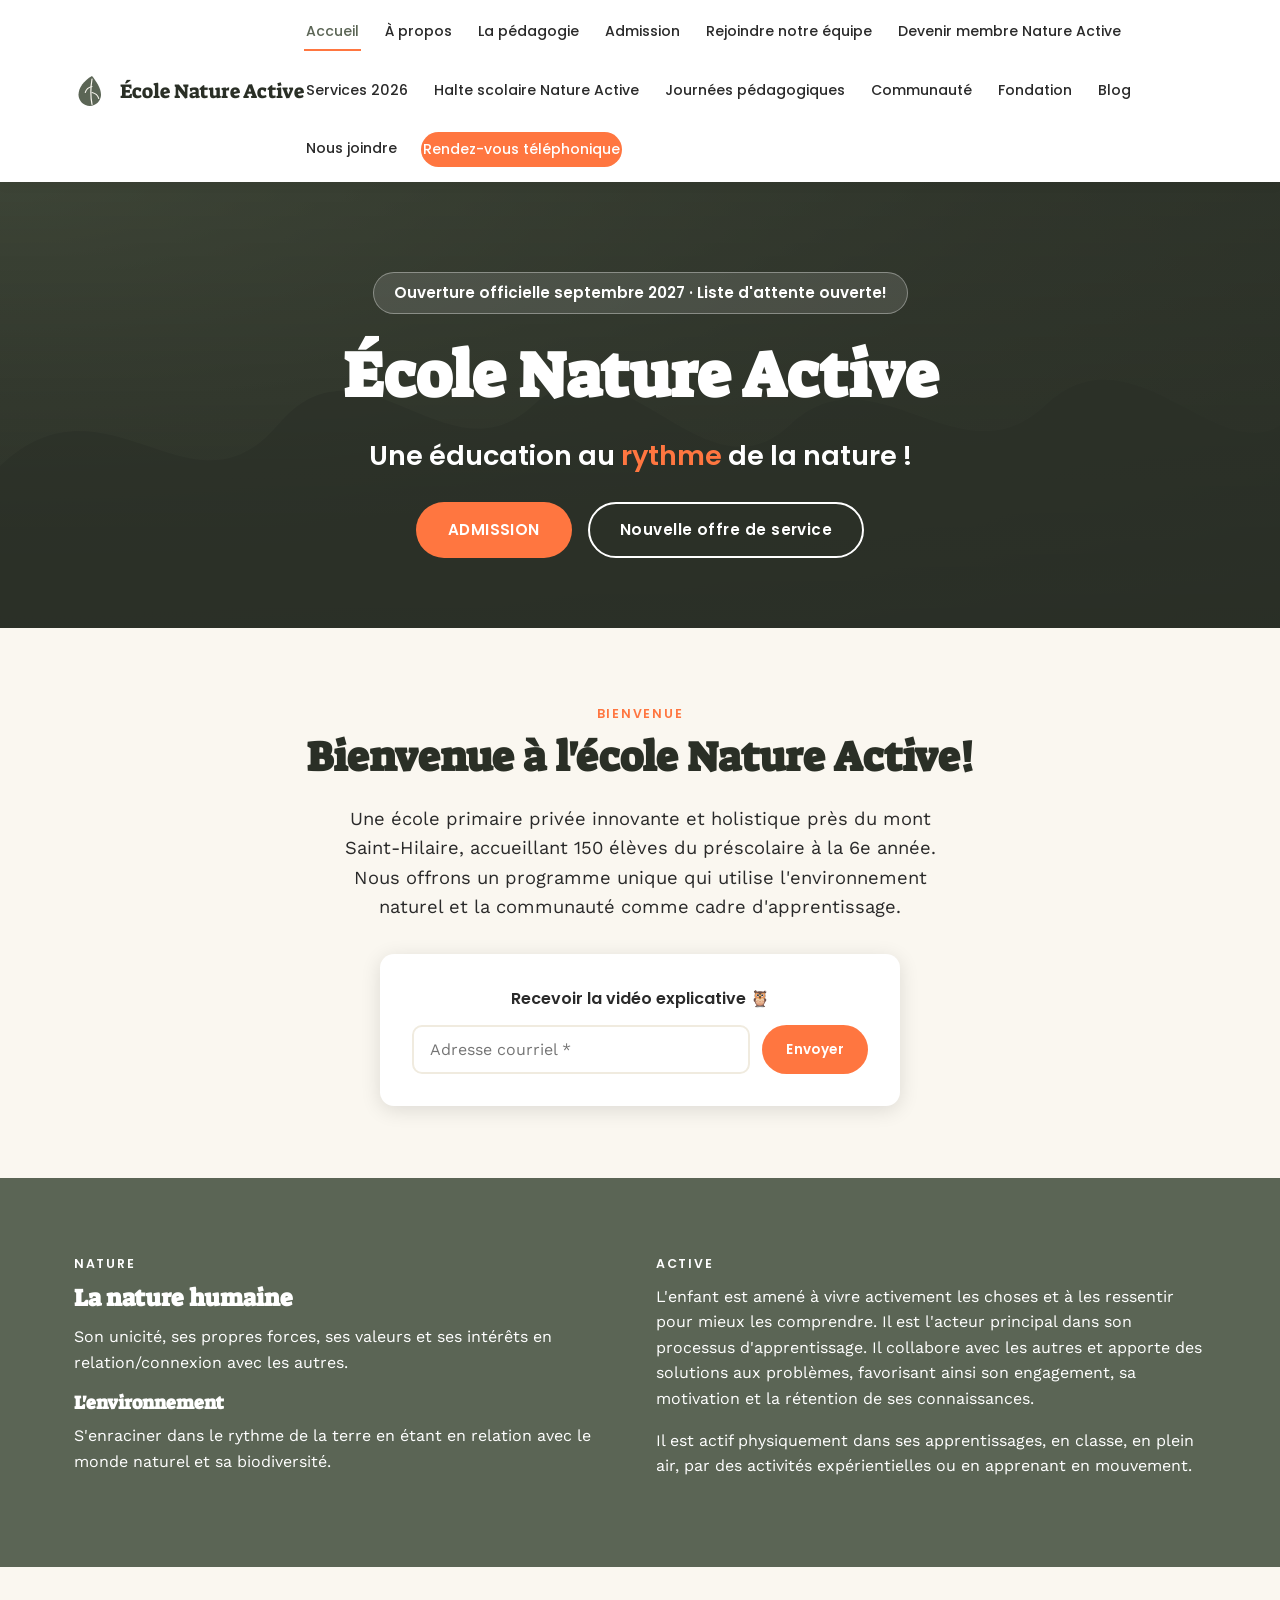
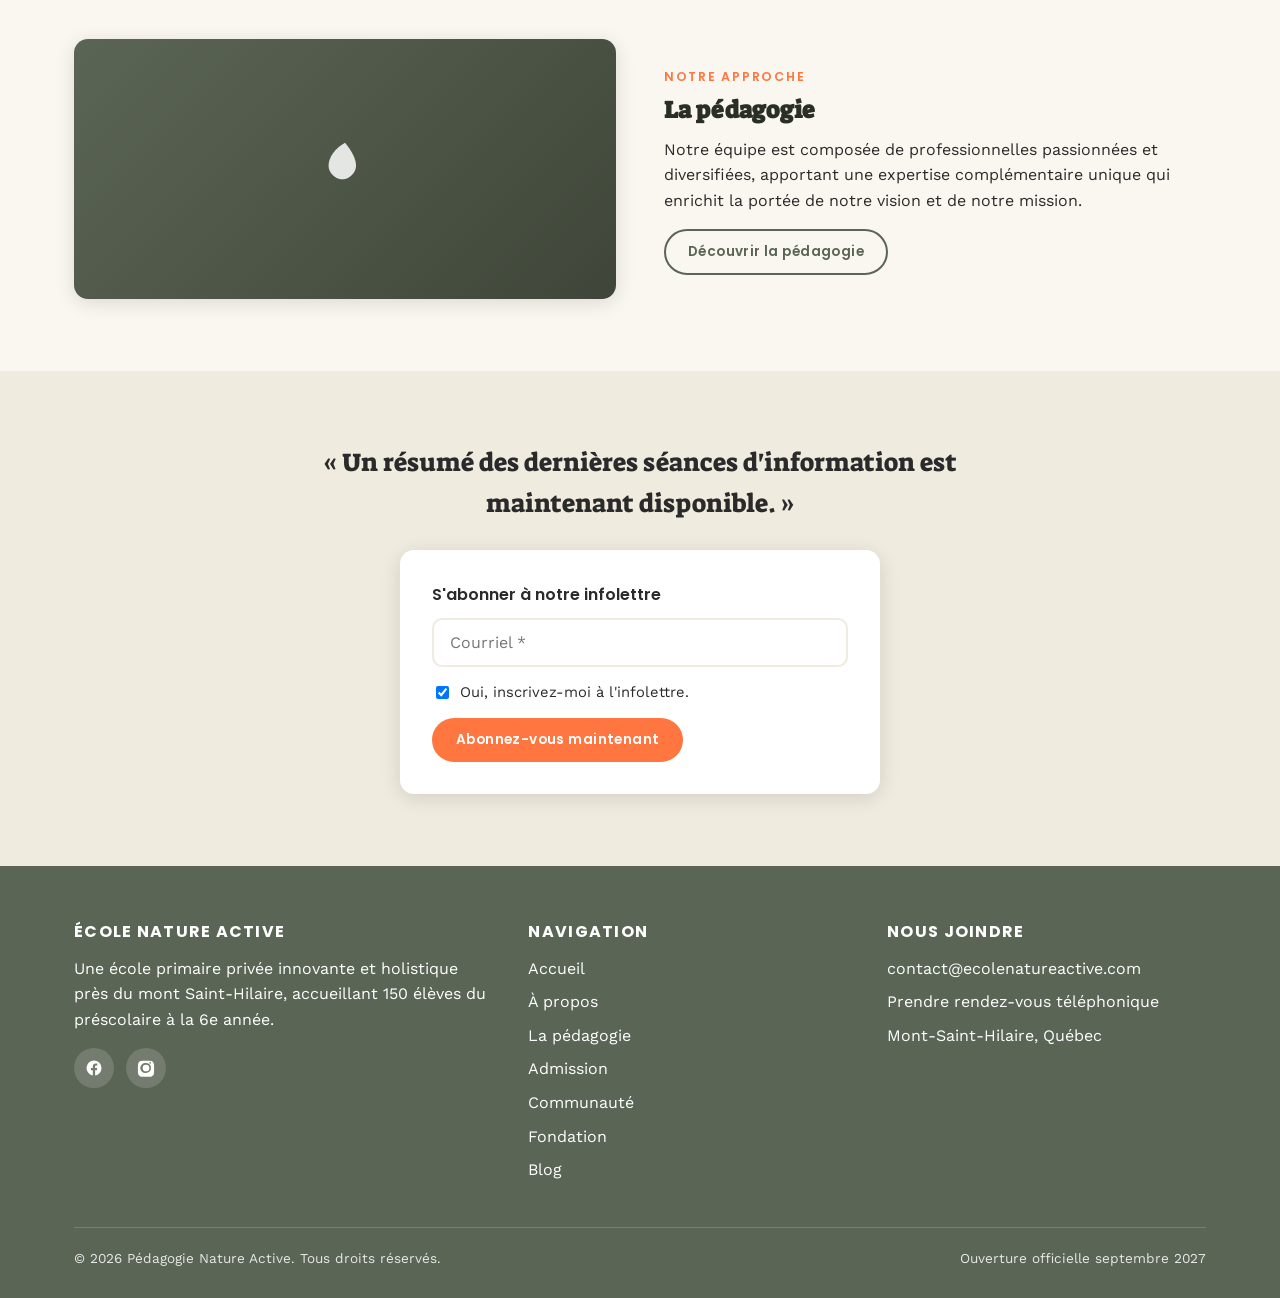
==== index.html @ 3951f322 "Rebuild École Nature Active site as static, mobile-responsive pages Replaces the Wix site with a han" ====
<!DOCTYPE html>
<html lang="fr">
<head>
<meta charset="UTF-8">
<meta name="viewport" content="width=device-width, initial-scale=1.0">
<title>École Nature Active — Une éducation au rythme de la nature</title>
<meta name="description" content="École primaire privée innovante près du mont Saint-Hilaire, accueillant 150 élèves du préscolaire à la 6e année. Ouverture officielle septembre 2027.">
<link rel="icon" type="image/svg+xml" href="assets/favicon.svg">
<link rel="preconnect" href="https://fonts.googleapis.com">
<link rel="preconnect" href="https://fonts.gstatic.com" crossorigin>
<link href="https://fonts.googleapis.com/css2?family=Suez+One&family=Poppins:wght@500;600;700&family=Work+Sans:wght@400;500;600&display=swap" rel="stylesheet">
<link rel="stylesheet" href="css/style.css">
</head>
<body>
  <header class="site-header">
    <nav class="nav">
      <a href="index.html" class="brand"><svg viewBox="0 0 48 48" fill="none" xmlns="http://www.w3.org/2000/svg">
<path d="M24 4C13 10 6 20 6 29c0 8 7 15 15 15s15-7 15-15c0-9-7-19-12-25z" fill="#5b6555"/>
<path d="M24 8c-2 12-2 24 0 34" stroke="#faf7f0" stroke-width="1.6" stroke-linecap="round"/>
<path d="M24 18c-4 1-8 4-9 8M24 26c4 1 8 4 9 8" stroke="#faf7f0" stroke-width="1.4" stroke-linecap="round"/>
</svg>
        École Nature Active</a>
      <button class="nav-toggle" aria-label="Ouvrir le menu" aria-expanded="false">
        <span></span><span></span><span></span>
      </button>
      <div class="nav-links">
        <a href="index.html" class="active">Accueil</a>
        <a href="a-propos.html">À propos</a>
        <a href="pedagogie.html">La pédagogie</a>
        <a href="admission.html">Admission</a>
        <a href="equipe.html">Rejoindre notre équipe</a>
        <a href="devenir-membre.html">Devenir membre Nature Active</a>
        <a href="services.html">Services 2026</a>
        <a href="halte-scolaire.html">Halte scolaire Nature Active</a>
        <a href="journees-pedagogiques.html">Journées pédagogiques</a>
        <a href="communaute.html">Communauté</a>
        <a href="fondation.html">Fondation</a>
        <a href="blog.html">Blog</a>
        <a href="communaute.html#contact-section">Nous joindre</a>
        <a href="rendez-vous.html" class="nav-cta">Rendez-vous téléphonique</a>
      </div>
    </nav>
  </header>
  <section class="hero">
    <div class="container hero-inner">
      <div class="hero-badge">Ouverture officielle septembre 2027 &middot; Liste d'attente ouverte!</div>
      <h1>École Nature Active</h1>
      <p class="hero-tagline">Une éducation au <em>rythme</em> de la nature !</p>
      <div class="hero-actions">
        <a href="admission.html" class="btn btn--primary">ADMISSION</a>
        <a href="services.html" class="btn btn--outline">Nouvelle offre de service</a>
      </div>
    </div>
  </section>

  <section class="section">
    <div class="container text-center">
      <div class="eyebrow">Bienvenue</div>
      <h2 class="section-title">Bienvenue à l'école Nature Active!</h2>
      <p class="lede lede--center">Une école primaire privée innovante et holistique près du mont Saint-Hilaire, accueillant 150 élèves du préscolaire à la 6e année. Nous offrons un programme unique qui utilise l'environnement naturel et la communauté comme cadre d'apprentissage.</p>
      <div style="max-width:520px;margin:32px auto 0;">
        <div class="form-box">
          <p style="margin-bottom:14px;font-family:var(--font-title);font-weight:600;">Recevoir la vidéo explicative &#129417;</p>
          <form class="form-row" onsubmit="return false;">
            <input type="email" placeholder="Adresse courriel *" required>
            <button type="submit" class="btn btn--primary btn--sm">Envoyer</button>
          </form>
        </div>
      </div>
    </div>
  </section>

  <section class="section section--green">
    <div class="container">
      <div class="grid grid--2">
        <div>
          <div class="eyebrow" style="color:#fff;">NATURE</div>
          <h2>La nature humaine</h2>
          <p>Son unicité, ses propres forces, ses valeurs et ses intérêts en relation/connexion avec les autres.</p>
          <h3>L'environnement</h3>
          <p>S'enraciner dans le rythme de la terre en étant en relation avec le monde naturel et sa biodiversité.</p>
        </div>
        <div>
          <div class="eyebrow" style="color:#fff;">ACTIVE</div>
          <p>L'enfant est amené à vivre activement les choses et à les ressentir pour mieux les comprendre. Il est l'acteur principal dans son processus d'apprentissage. Il collabore avec les autres et apporte des solutions aux problèmes, favorisant ainsi son engagement, sa motivation et la rétention de ses connaissances.</p>
          <p>Il est actif physiquement dans ses apprentissages, en classe, en plein air, par des activités expérientielles ou en apprenant en mouvement.</p>
        </div>
      </div>
    </div>
  </section>

  <section class="section">
    <div class="container feature">
      <div class="feature-media"><svg class="icon-leaf" viewBox="0 0 48 48" fill="none" xmlns="http://www.w3.org/2000/svg">
<path d="M24 4C13 10 6 20 6 29c0 8 7 15 15 15s15-7 15-15c0-9-7-19-12-25z" fill="currentColor"/>
</svg></div>
      <div>
        <div class="eyebrow">Notre approche</div>
        <h2>La pédagogie</h2>
        <p>Notre équipe est composée de professionnelles passionnées et diversifiées, apportant une expertise complémentaire unique qui enrichit la portée de notre vision et de notre mission.</p>
        <a href="pedagogie.html" class="btn btn--outline-dark btn--sm">Découvrir la pédagogie</a>
      </div>
    </div>
  </section>

  <section class="section section--cream-dark">
    <div class="container quote-block">
      <blockquote>&laquo;&nbsp;Un résumé des dernières séances d'information est maintenant disponible.&nbsp;&raquo;</blockquote>
      <div class="form-box" style="max-width:480px;margin:24px auto 0;text-align:left;">
        <p style="font-family:var(--font-title);font-weight:600;margin-bottom:10px;">S'abonner à notre infolettre</p>
        <form onsubmit="return false;">
          <div class="form-row">
            <input type="email" placeholder="Courriel *" required>
          </div>
          <label class="checkbox-row">
            <input type="checkbox" checked>
            Oui, inscrivez-moi à l'infolettre.
          </label>
          <button type="submit" class="btn btn--primary btn--sm">Abonnez-vous maintenant</button>
        </form>
      </div>
    </div>
  </section>
  <footer class="site-footer" id="contact">
    <div class="container">
      <div class="footer-grid">
        <div>
          <h4>École Nature Active</h4>
          <p>Une école primaire privée innovante et holistique près du mont Saint-Hilaire, accueillant 150 élèves du préscolaire à la 6e année.</p>
          <div class="social-row">
            <a class="social-btn" href="https://www.facebook.com/profile.php?id=61562523346913" target="_blank" rel="noopener" aria-label="Facebook"><svg viewBox="0 0 24 24" fill="currentColor"><path d="M22 12a10 10 0 1 0-11.6 9.9v-7H7.9V12h2.5V9.8c0-2.5 1.5-3.9 3.8-3.9 1.1 0 2.2.2 2.2.2v2.5h-1.3c-1.2 0-1.6.8-1.6 1.6V12h2.8l-.4 2.9h-2.4v7A10 10 0 0 0 22 12z"/></svg></a><a class="social-btn" href="https://www.instagram.com/ecole_nature_active/" target="_blank" rel="noopener" aria-label="Instagram"><svg viewBox="0 0 24 24" fill="currentColor"><path d="M12 2.2c3.2 0 3.6 0 4.9.1 1.2.1 2.1.3 2.6.5.6.3 1.1.6 1.6 1.1.5.5.8 1 1.1 1.6.2.5.4 1.4.5 2.6.1 1.3.1 1.7.1 4.9s0 3.6-.1 4.9c-.1 1.2-.3 2.1-.5 2.6-.3.6-.6 1.1-1.1 1.6-.5.5-1 .8-1.6 1.1-.5.2-1.4.4-2.6.5-1.3.1-1.7.1-4.9.1s-3.6 0-4.9-.1c-1.2-.1-2.1-.3-2.6-.5-.6-.3-1.1-.6-1.6-1.1-.5-.5-.8-1-1.1-1.6-.2-.5-.4-1.4-.5-2.6-.1-1.3-.1-1.7-.1-4.9s0-3.6.1-4.9c.1-1.2.3-2.1.5-2.6.3-.6.6-1.1 1.1-1.6.5-.5 1-.8 1.6-1.1.5-.2 1.4-.4 2.6-.5C8.4 2.2 8.8 2.2 12 2.2zm0 3.15A6.65 6.65 0 1 0 12 18.5a6.65 6.65 0 0 0 0-13.3zm0 2.16a4.49 4.49 0 1 1 0 8.98 4.49 4.49 0 0 1 0-8.98zm5.66-3.36a1.08 1.08 0 1 0 0 2.16 1.08 1.08 0 0 0 0-2.16z"/></svg></a>
          </div>
        </div>
        <div>
          <h4>Navigation</h4>
          <ul>
            <li><a href="index.html">Accueil</a></li>
            <li><a href="a-propos.html">À propos</a></li>
            <li><a href="pedagogie.html">La pédagogie</a></li>
            <li><a href="admission.html">Admission</a></li>
            <li><a href="communaute.html">Communauté</a></li>
            <li><a href="fondation.html">Fondation</a></li>
            <li><a href="blog.html">Blog</a></li>
          </ul>
        </div>
        <div>
          <h4>Nous joindre</h4>
          <ul>
            <li><a href="mailto:contact@ecolenatureactive.com">contact@ecolenatureactive.com</a></li>
            <li><a href="rendez-vous.html">Prendre rendez-vous téléphonique</a></li>
            <li>Mont-Saint-Hilaire, Québec</li>
          </ul>
        </div>
      </div>
      <div class="footer-bottom">
        <span>&copy; <span data-year>2026</span> Pédagogie Nature Active. Tous droits réservés.</span>
        <span>Ouverture officielle septembre 2027</span>
      </div>
    </div>
  </footer>
  <script src="js/main.js"></script>
</body>
</html>
---- css/style.css ----
/* =========================================================
   École Nature Active — feuille de style principale
   Thème : vert sauge / orange, inspiré nature, mobile-first
   ========================================================= */

:root {
  --green: #5b6555;
  --green-dark: #3f4639;
  --green-darker: #2a2f26;
  --orange: #ff7640;
  --orange-dark: #e0552f;
  --cream: #faf7f0;
  --cream-dark: #f0ebdf;
  --text-dark: #2a2a2a;
  --text-light: #ffffff;
  --white: #ffffff;
  --shadow: 0 4px 20px rgba(0, 0, 0, 0.12);
  --radius: 14px;
  --max-width: 1180px;
  --font-display: 'Suez One', serif;
  --font-title: 'Poppins', sans-serif;
  --font-body: 'Work Sans', sans-serif;
}

* {
  box-sizing: border-box;
}

html {
  scroll-behavior: smooth;
}

body {
  margin: 0;
  font-family: var(--font-body);
  color: var(--text-dark);
  background: var(--cream);
  line-height: 1.6;
  overflow-x: hidden;
}

img {
  max-width: 100%;
  display: block;
}

a {
  color: inherit;
  text-decoration: none;
}

h1, h2, h3, h4 {
  font-family: var(--font-display);
  line-height: 1.2;
  margin: 0 0 0.5em;
  color: var(--green-darker);
}

p {
  margin: 0 0 1em;
}

.container {
  width: 100%;
  max-width: var(--max-width);
  margin: 0 auto;
  padding: 0 24px;
}

.section {
  padding: 72px 0;
}

.section--tight {
  padding: 48px 0;
}

.section--green {
  background: var(--green);
  color: var(--text-light);
}

.section--green h2,
.section--green h3 {
  color: var(--text-light);
}

.section--dark {
  background: var(--green-darker);
  color: var(--text-light);
}

.section--dark h2,
.section--dark h3 {
  color: var(--text-light);
}

.section--cream-dark {
  background: var(--cream-dark);
}

.eyebrow {
  display: inline-block;
  font-family: var(--font-title);
  font-weight: 600;
  letter-spacing: 0.14em;
  text-transform: uppercase;
  font-size: 0.78rem;
  color: var(--orange);
  margin-bottom: 0.75em;
}

.section-title {
  font-size: clamp(1.8rem, 4vw, 2.6rem);
}

.lede {
  font-size: 1.15rem;
  max-width: 640px;
}

.lede--center {
  margin-left: auto;
  margin-right: auto;
  text-align: center;
}

/* ---------- Buttons ---------- */

.btn {
  display: inline-flex;
  align-items: center;
  gap: 8px;
  font-family: var(--font-title);
  font-weight: 600;
  letter-spacing: 0.03em;
  padding: 14px 30px;
  border-radius: 999px;
  border: 2px solid transparent;
  cursor: pointer;
  transition: transform 0.2s ease, background-color 0.2s ease, border-color 0.2s ease, color 0.2s ease;
  font-size: 0.95rem;
}

.btn:hover {
  transform: translateY(-2px);
}

.btn--primary {
  background: var(--orange);
  color: var(--white);
}

.btn--primary:hover {
  background: var(--orange-dark);
}

.btn--outline {
  background: transparent;
  border-color: currentColor;
  color: inherit;
}

.btn--outline:hover {
  background: rgba(255, 255, 255, 0.15);
}

.btn--outline-dark {
  background: transparent;
  border-color: var(--green);
  color: var(--green);
}

.btn--outline-dark:hover {
  background: var(--green);
  color: var(--white);
}

.btn--sm {
  padding: 10px 22px;
  font-size: 0.85rem;
}

/* ---------- Header / Nav ---------- */

.site-header {
  position: sticky;
  top: 0;
  z-index: 100;
  background: var(--white);
  box-shadow: 0 2px 12px rgba(0, 0, 0, 0.06);
}

.nav {
  display: flex;
  align-items: center;
  justify-content: space-between;
  padding: 14px 24px;
  max-width: var(--max-width);
  margin: 0 auto;
}

.brand {
  display: flex;
  align-items: center;
  gap: 10px;
  font-family: var(--font-display);
  font-size: 1.25rem;
  color: var(--green-darker);
  flex: 0 0 auto;
  white-space: nowrap;
}

.brand svg {
  width: 36px;
  height: 36px;
  flex-shrink: 0;
}

.nav-toggle {
  display: none;
  flex-direction: column;
  gap: 5px;
  background: none;
  border: none;
  cursor: pointer;
  padding: 8px;
}

.nav-toggle span {
  width: 26px;
  height: 3px;
  background: var(--green-darker);
  border-radius: 2px;
}

.nav-links {
  display: flex;
  align-items: center;
  gap: 22px;
  flex-wrap: wrap;
}

.nav-links a {
  font-family: var(--font-title);
  font-size: 0.88rem;
  font-weight: 500;
  color: var(--text-dark);
  padding: 6px 2px;
  border-bottom: 2px solid transparent;
  transition: color 0.2s ease, border-color 0.2s ease;
  white-space: nowrap;
}

.nav-links a:hover,
.nav-links a.active {
  color: var(--green);
  border-color: var(--orange);
}

.nav-cta {
  background: var(--orange);
  color: var(--white) !important;
  padding: 9px 20px;
  border-radius: 999px;
  border-bottom: none !important;
}

.nav-cta:hover {
  background: var(--orange-dark);
  color: var(--white) !important;
}

@media (max-width: 900px) {
  .nav-toggle {
    display: flex;
  }

  .nav-links {
    position: absolute;
    top: 100%;
    left: 0;
    right: 0;
    background: var(--white);
    flex-direction: column;
    align-items: flex-start;
    gap: 4px;
    padding: 12px 24px 20px;
    box-shadow: var(--shadow);
    display: none;
  }

  .nav-links.open {
    display: flex;
  }

  .nav-links a {
    width: 100%;
    padding: 10px 0;
    border-bottom: 1px solid var(--cream-dark);
  }

  .nav-cta {
    margin-top: 8px;
    text-align: center;
  }
}

/* ---------- Hero ---------- */

.hero {
  position: relative;
  background: linear-gradient(180deg, rgba(42, 47, 38, 0.72), rgba(42, 47, 38, 0.85)),
    radial-gradient(ellipse at top left, #6d7a5f 0%, #3f4639 55%, #2a2f26 100%);
  color: var(--text-light);
  padding: 90px 0 70px;
  overflow: hidden;
}

.hero::after {
  content: "";
  position: absolute;
  inset: 0;
  background-image: url("data:image/svg+xml,%3Csvg xmlns='http://www.w3.org/2000/svg' viewBox='0 0 1200 220' preserveAspectRatio='none'%3E%3Cpath d='M0 220 L0 140 C100 90 180 170 260 120 C340 70 420 150 500 110 C580 70 660 160 740 120 C820 80 900 150 980 110 C1060 70 1140 140 1200 120 L1200 220 Z' fill='%232a2f26' fill-opacity='0.6'/%3E%3C/svg%3E");
  background-size: cover;
  background-position: bottom;
  bottom: 0;
  pointer-events: none;
}

.hero-inner {
  position: relative;
  z-index: 1;
  text-align: center;
  max-width: 780px;
  margin: 0 auto;
}

.hero h1 {
  color: var(--text-light);
  font-size: clamp(2.4rem, 6vw, 4rem);
  margin-bottom: 0.3em;
}

.hero .hero-tagline {
  font-family: var(--font-title);
  font-weight: 600;
  font-size: clamp(1.2rem, 3vw, 1.7rem);
  margin-bottom: 0.6em;
}

.hero .hero-tagline em {
  font-style: normal;
  color: var(--orange);
}

.hero-badge {
  display: inline-block;
  font-family: var(--font-title);
  font-weight: 600;
  font-size: 0.95rem;
  background: rgba(255, 255, 255, 0.12);
  border: 1px solid rgba(255, 255, 255, 0.35);
  padding: 8px 20px;
  border-radius: 999px;
  margin-bottom: 1.6em;
}

.hero-actions {
  display: flex;
  gap: 16px;
  justify-content: center;
  flex-wrap: wrap;
  margin-top: 1.5em;
}

/* ---------- Cards / grids ---------- */

.grid {
  display: grid;
  gap: 32px;
}

.grid--2 {
  grid-template-columns: repeat(2, 1fr);
}

.grid--3 {
  grid-template-columns: repeat(3, 1fr);
}

.grid--4 {
  grid-template-columns: repeat(4, 1fr);
}

@media (max-width: 900px) {
  .grid--2,
  .grid--3,
  .grid--4 {
    grid-template-columns: 1fr;
  }
}

.card {
  background: var(--white);
  border-radius: var(--radius);
  padding: 32px;
  box-shadow: var(--shadow);
}

.card h3 {
  font-size: 1.15rem;
}

.icon-leaf {
  width: 44px;
  height: 44px;
  margin-bottom: 16px;
  color: var(--orange);
}

/* ---------- Two-column feature ---------- */

.feature {
  display: grid;
  grid-template-columns: 1fr 1fr;
  gap: 48px;
  align-items: center;
}

@media (max-width: 900px) {
  .feature {
    grid-template-columns: 1fr;
  }
}

.feature-media {
  border-radius: var(--radius);
  overflow: hidden;
  box-shadow: var(--shadow);
  min-height: 260px;
  background: linear-gradient(135deg, var(--green) 0%, var(--green-dark) 100%);
  display: flex;
  align-items: center;
  justify-content: center;
}

.feature-media svg {
  width: 55%;
  color: rgba(255, 255, 255, 0.85);
}

/* ---------- Quote block ---------- */

.quote-block {
  text-align: center;
  max-width: 760px;
  margin: 0 auto;
}

.quote-block blockquote {
  font-family: var(--font-display);
  font-size: clamp(1.2rem, 3vw, 1.6rem);
  margin: 0 0 1em;
}

/* ---------- Forms ---------- */

.form-box {
  background: var(--white);
  border-radius: var(--radius);
  padding: 32px;
  box-shadow: var(--shadow);
}

.form-row {
  display: flex;
  gap: 12px;
  flex-wrap: wrap;
}

.form-row input[type="email"],
.form-row input[type="text"],
.form-row input[type="tel"],
textarea {
  flex: 1 1 240px;
  padding: 13px 16px;
  border-radius: 10px;
  border: 2px solid var(--cream-dark);
  font-family: var(--font-body);
  font-size: 1rem;
}

textarea {
  width: 100%;
  min-height: 130px;
  resize: vertical;
}

.checkbox-row {
  display: flex;
  align-items: center;
  gap: 8px;
  margin: 14px 0;
  font-size: 0.92rem;
}

/* ---------- Timeline / steps ---------- */

.steps {
  display: grid;
  grid-template-columns: repeat(4, 1fr);
  gap: 24px;
  counter-reset: step;
}

@media (max-width: 900px) {
  .steps {
    grid-template-columns: 1fr;
  }
}

.step {
  position: relative;
  padding-top: 46px;
}

.step::before {
  counter-increment: step;
  content: counter(step);
  position: absolute;
  top: 0;
  left: 0;
  width: 36px;
  height: 36px;
  border-radius: 50%;
  background: var(--orange);
  color: var(--white);
  font-family: var(--font-title);
  font-weight: 700;
  display: flex;
  align-items: center;
  justify-content: center;
}

/* ---------- Team ---------- */

.team-grid {
  display: grid;
  grid-template-columns: repeat(3, 1fr);
  gap: 28px;
}

@media (max-width: 900px) {
  .team-grid {
    grid-template-columns: repeat(2, 1fr);
  }
}

@media (max-width: 560px) {
  .team-grid {
    grid-template-columns: 1fr;
  }
}

.team-card {
  text-align: center;
}

.team-avatar {
  width: 100px;
  height: 100px;
  border-radius: 50%;
  margin: 0 auto 14px;
  background: linear-gradient(135deg, var(--green) 0%, var(--orange) 130%);
  display: flex;
  align-items: center;
  justify-content: center;
  color: var(--white);
  font-family: var(--font-title);
  font-weight: 700;
  font-size: 1.4rem;
}

/* ---------- Footer ---------- */

.site-footer {
  background: var(--green);
  color: var(--text-light);
  padding: 56px 0 28px;
}

.footer-grid {
  display: grid;
  grid-template-columns: 1.3fr 1fr 1fr;
  gap: 40px;
  margin-bottom: 36px;
}

@media (max-width: 800px) {
  .footer-grid {
    grid-template-columns: 1fr;
  }
}

.footer-grid h4 {
  color: var(--text-light);
  font-family: var(--font-title);
  font-size: 1rem;
  text-transform: uppercase;
  letter-spacing: 0.08em;
  margin-bottom: 14px;
}

.footer-grid ul {
  list-style: none;
  margin: 0;
  padding: 0;
}

.footer-grid li {
  margin-bottom: 8px;
}

.footer-grid a:hover {
  text-decoration: underline;
}

.social-row {
  display: flex;
  gap: 12px;
  margin-top: 14px;
}

.social-btn {
  display: inline-flex;
  align-items: center;
  justify-content: center;
  width: 40px;
  height: 40px;
  border-radius: 50%;
  background: rgba(255, 255, 255, 0.15);
  transition: background 0.2s ease;
}

.social-btn:hover {
  background: var(--orange);
}

.social-btn svg {
  width: 18px;
  height: 18px;
}

.footer-bottom {
  border-top: 1px solid rgba(255, 255, 255, 0.2);
  padding-top: 20px;
  display: flex;
  justify-content: space-between;
  flex-wrap: wrap;
  gap: 10px;
  font-size: 0.85rem;
  opacity: 0.85;
}

/* ---------- Page hero (secondary pages) ---------- */

.page-hero {
  background: linear-gradient(180deg, rgba(42, 47, 38, 0.75), rgba(42, 47, 38, 0.88)),
    radial-gradient(ellipse at top right, #6d7a5f 0%, #3f4639 60%, #2a2f26 100%);
  color: var(--text-light);
  padding: 64px 0 56px;
  text-align: center;
}

.page-hero h1 {
  color: var(--text-light);
  font-size: clamp(2rem, 5vw, 3rem);
}

.breadcrumb {
  font-family: var(--font-title);
  font-size: 0.85rem;
  opacity: 0.8;
  margin-bottom: 0.6em;
}

/* ---------- Utility ---------- */

.text-center {
  text-align: center;
}

.mt-0 { margin-top: 0; }
.mb-0 { margin-bottom: 0; }

.divider-shape {
  height: 40px;
  background: var(--cream);
}
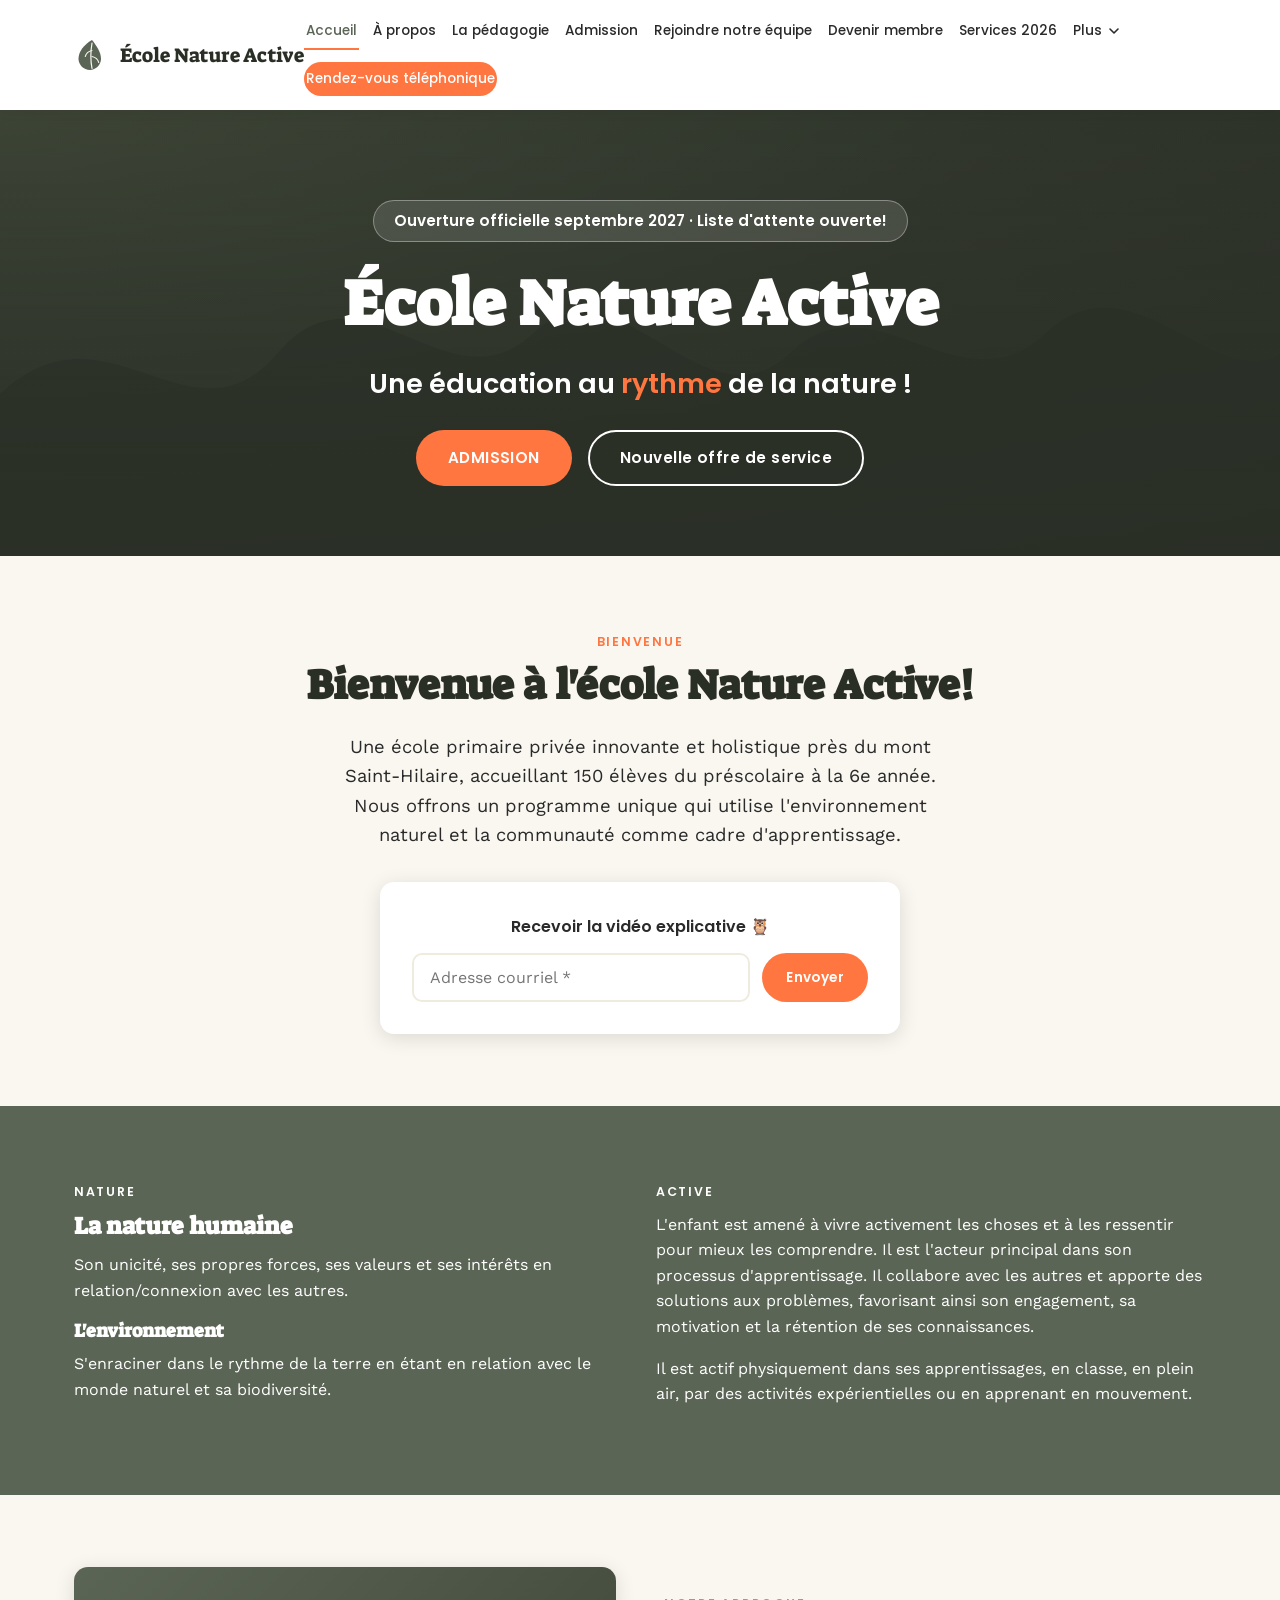
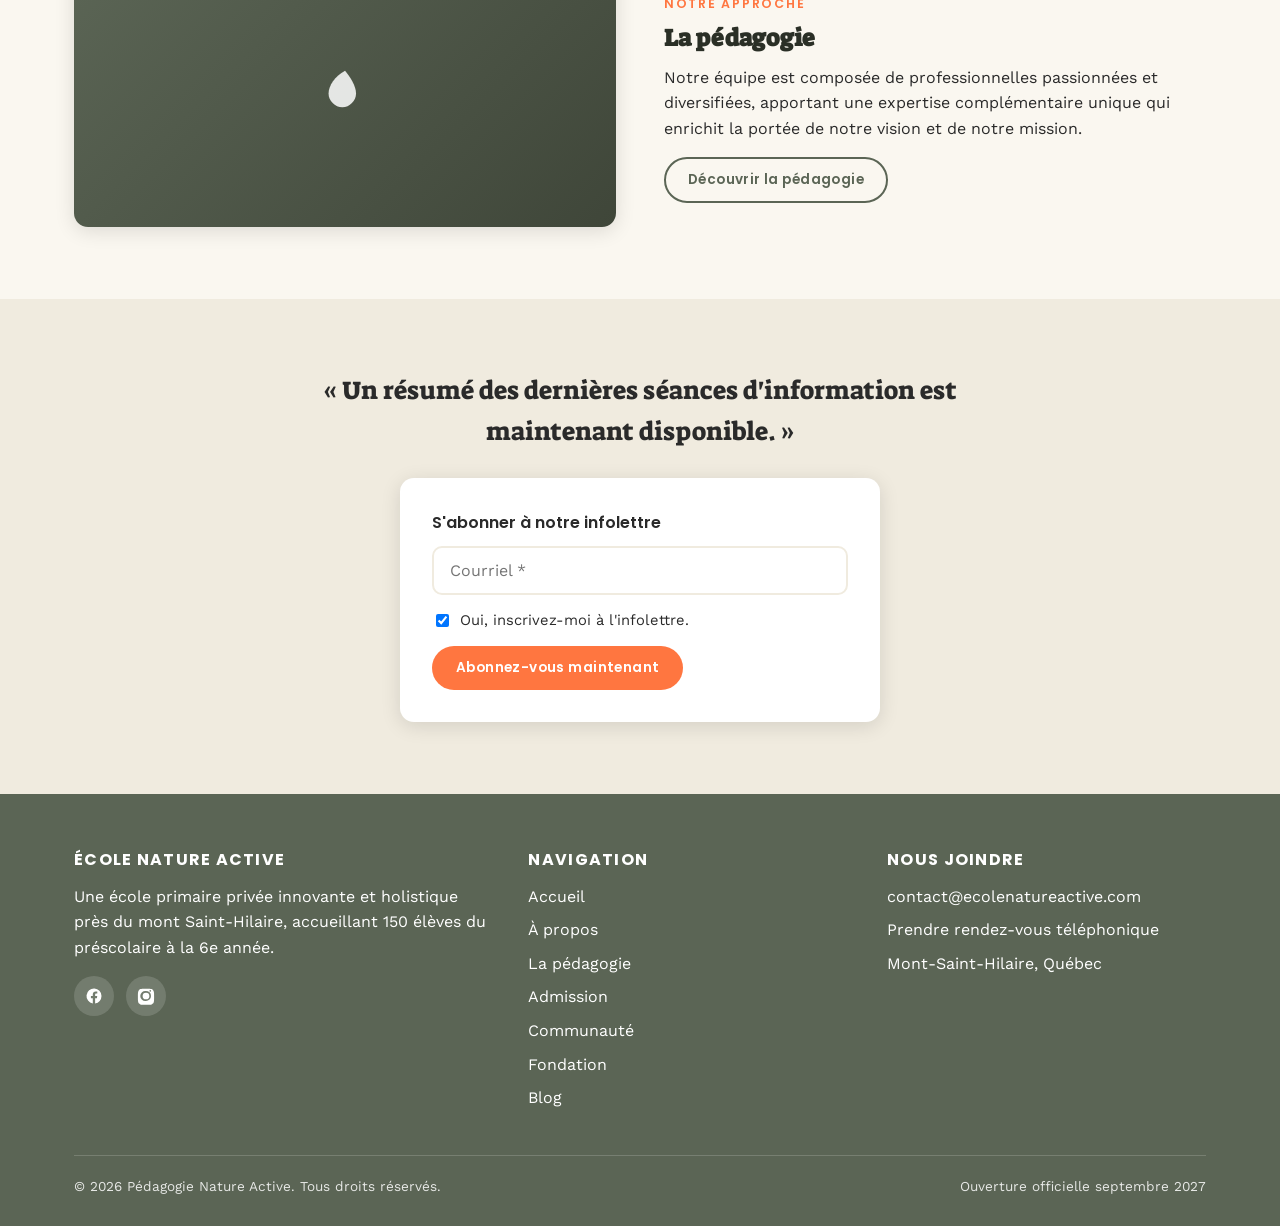
==== commit 793aa9e0: "Show 7 primary nav items on desktop, rest in a "Plus" dropdown Keeps Accueil, À propos, La pédagogie" ====
--- a/index.html
+++ b/index.html
@@ -29,14 +29,19 @@
         <a href="pedagogie.html">La pédagogie</a>
         <a href="admission.html">Admission</a>
         <a href="equipe.html">Rejoindre notre équipe</a>
-        <a href="devenir-membre.html">Devenir membre Nature Active</a>
+        <a href="devenir-membre.html">Devenir membre</a>
         <a href="services.html">Services 2026</a>
-        <a href="halte-scolaire.html">Halte scolaire Nature Active</a>
-        <a href="journees-pedagogiques.html">Journées pédagogiques</a>
-        <a href="communaute.html">Communauté</a>
-        <a href="fondation.html">Fondation</a>
-        <a href="blog.html">Blog</a>
-        <a href="communaute.html#contact-section">Nous joindre</a>
+        <div class="nav-more">
+          <button class="nav-more-toggle" aria-expanded="false" aria-haspopup="true">Plus <svg class="chevron" viewBox="0 0 12 12" fill="none" xmlns="http://www.w3.org/2000/svg"><path d="M2 4l4 4 4-4" stroke="currentColor" stroke-width="1.6" stroke-linecap="round" stroke-linejoin="round"/></svg></button>
+          <div class="nav-more-menu">
+          <a href="halte-scolaire.html">Halte scolaire Nature Active</a>
+          <a href="journees-pedagogiques.html">Journées pédagogiques</a>
+          <a href="communaute.html">Communauté</a>
+          <a href="fondation.html">Fondation</a>
+          <a href="blog.html">Blog</a>
+          <a href="communaute.html#contact-section">Nous joindre</a>
+          </div>
+        </div>
         <a href="rendez-vous.html" class="nav-cta">Rendez-vous téléphonique</a>
       </div>
     </nav>
--- a/css/style.css
+++ b/css/style.css
@@ -237,13 +237,13 @@
 .nav-links {
   display: flex;
   align-items: center;
-  gap: 22px;
+  gap: 12px;
   flex-wrap: wrap;
 }
 
 .nav-links a {
   font-family: var(--font-title);
-  font-size: 0.88rem;
+  font-size: 0.85rem;
   font-weight: 500;
   color: var(--text-dark);
   padding: 6px 2px;
@@ -271,9 +271,106 @@
   color: var(--white) !important;
 }
 
-@media (max-width: 900px) {
+/* ---------- Nav "Plus" dropdown ---------- */
+
+.nav-more {
+  position: relative;
+}
+
+.nav-more-toggle {
+  display: inline-flex;
+  align-items: center;
+  gap: 6px;
+  font-family: var(--font-title);
+  font-size: 0.85rem;
+  font-weight: 500;
+  color: var(--text-dark);
+  background: none;
+  border: none;
+  cursor: pointer;
+  padding: 6px 2px;
+  border-bottom: 2px solid transparent;
+  transition: color 0.2s ease, border-color 0.2s ease;
+}
+
+.nav-more-toggle:hover,
+.nav-more-toggle.active,
+.nav-more.open .nav-more-toggle {
+  color: var(--green);
+  border-color: var(--orange);
+}
+
+.nav-more-toggle .chevron {
+  width: 12px;
+  height: 12px;
+  transition: transform 0.2s ease;
+}
+
+.nav-more.open .nav-more-toggle .chevron {
+  transform: rotate(180deg);
+}
+
+.nav-more-menu {
+  position: absolute;
+  top: calc(100% + 10px);
+  right: 0;
+  background: var(--white);
+  box-shadow: var(--shadow);
+  border-radius: 12px;
+  padding: 8px;
+  min-width: 230px;
+  flex-direction: column;
+  gap: 2px;
+  display: none;
+  z-index: 200;
+}
+
+.nav-more.open .nav-more-menu {
+  display: flex;
+}
+
+.nav-more-menu a {
+  padding: 10px 14px;
+  border-radius: 8px;
+  border-bottom: none;
+  white-space: nowrap;
+}
+
+.nav-more-menu a:hover,
+.nav-more-menu a.active {
+  background: var(--cream-dark);
+  color: var(--green);
+  border-color: transparent;
+}
+
+@media (max-width: 1180px) {
   .nav-toggle {
     display: flex;
+  }
+
+  .nav-more {
+    width: 100%;
+  }
+
+  .nav-more-toggle {
+    display: none;
+  }
+
+  .nav-more-menu {
+    position: static;
+    display: flex;
+    box-shadow: none;
+    border-radius: 0;
+    padding: 0;
+    min-width: 0;
+    background: transparent;
+    gap: 0;
+  }
+
+  .nav-more-menu a {
+    padding: 10px 0;
+    border-radius: 0;
+    border-bottom: 1px solid var(--cream-dark);
   }
 
   .nav-links {
